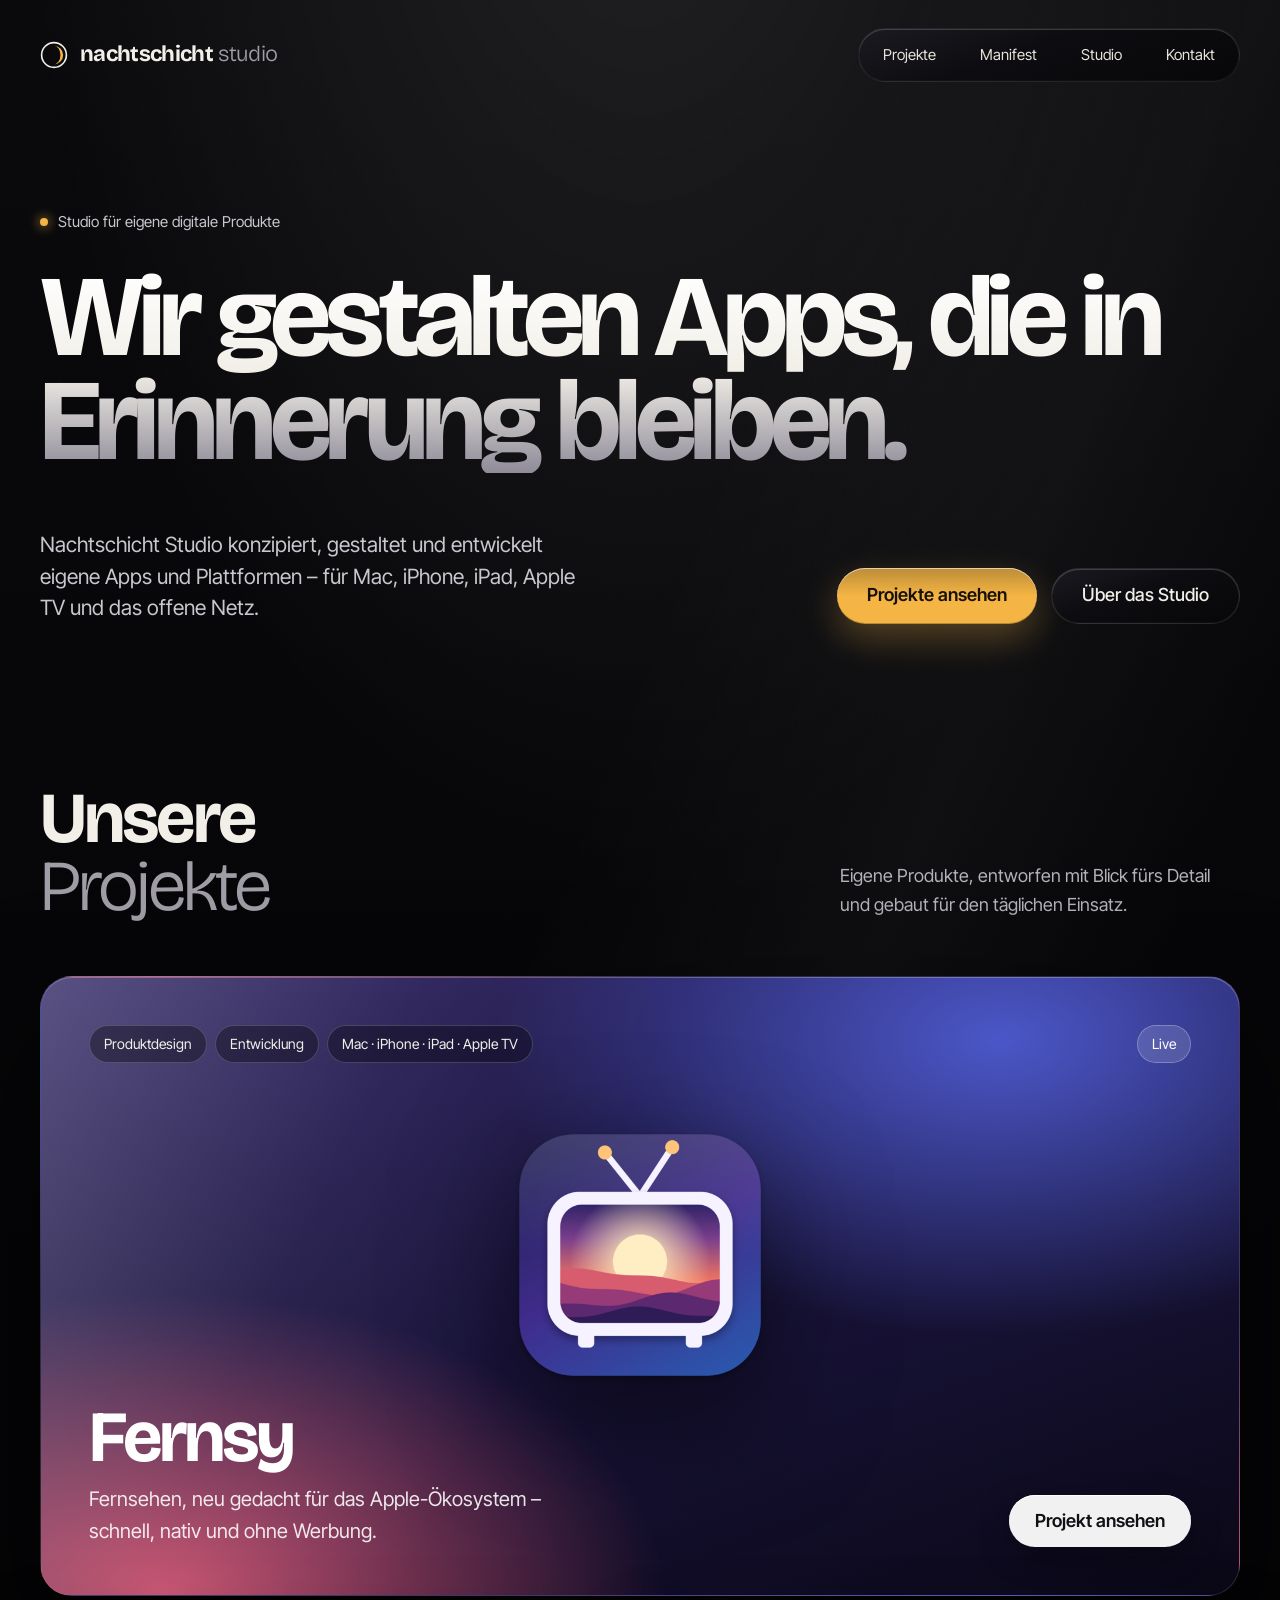
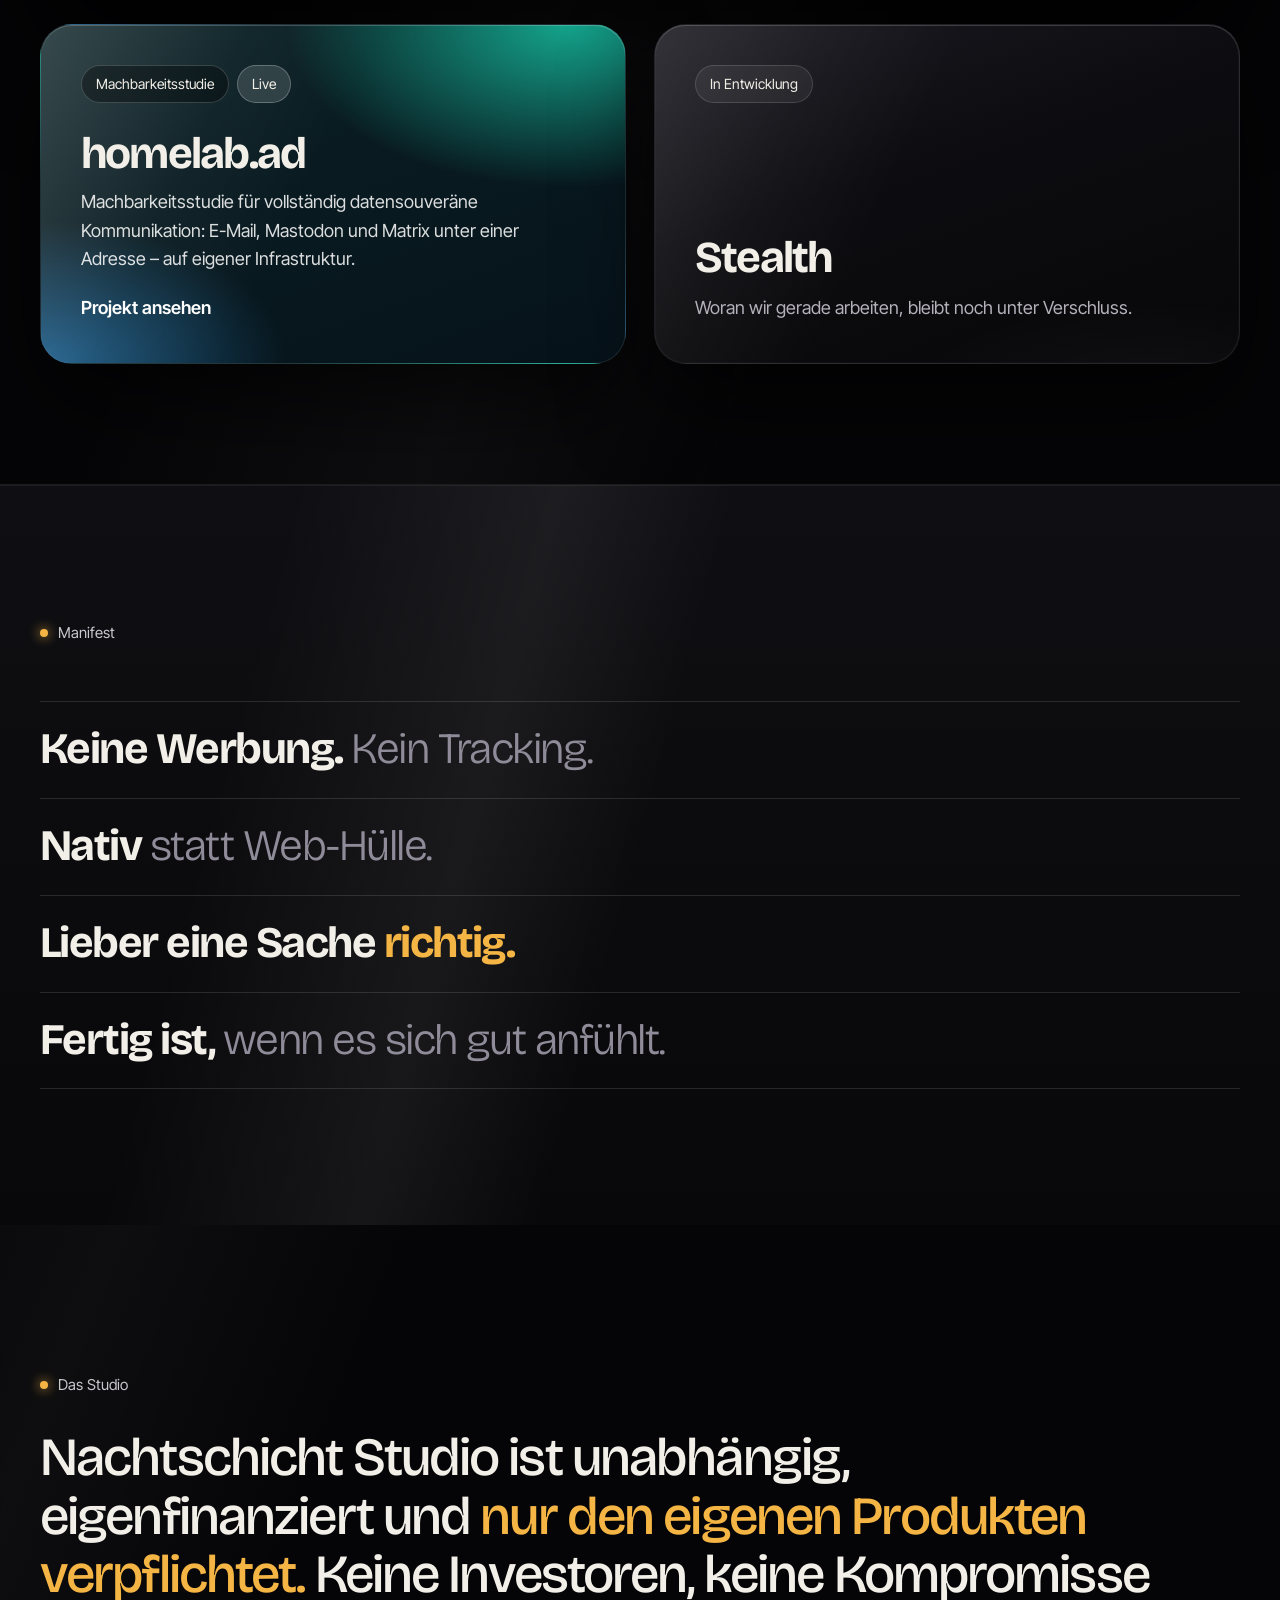
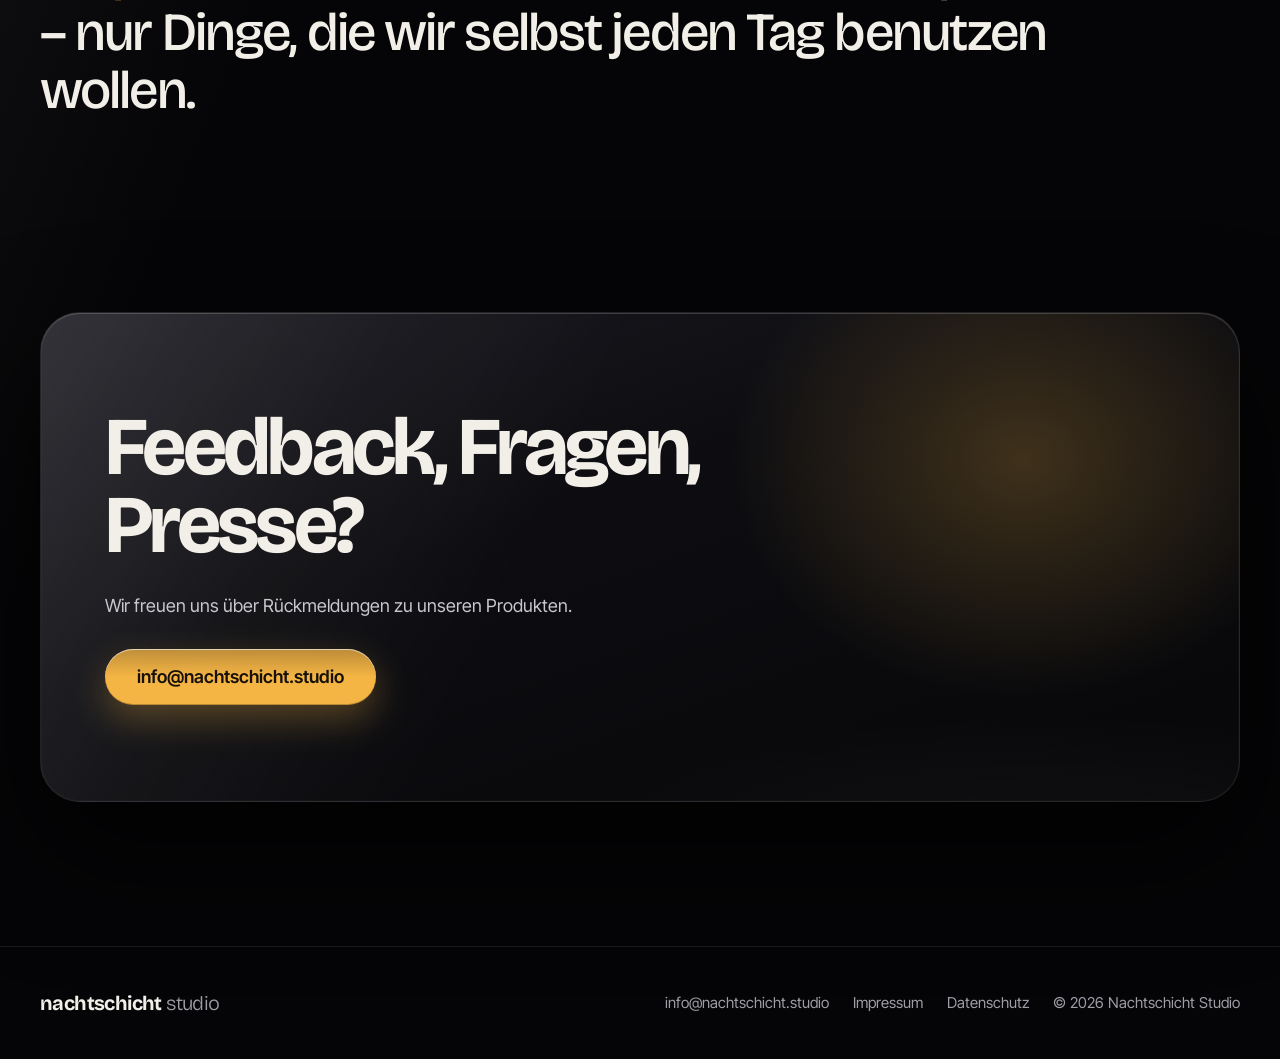
==== index.html @ 466c5c42 "Website von Nachtschicht Studio Statische Umsetzung des Designs mit Deployment auf GitHub Pages via " ====
<!doctype html>
<html lang="de">
<head>
<meta charset="utf-8">
<meta name="viewport" content="width=device-width, initial-scale=1">
<title>Nachtschicht Studio – Startseite</title>
<meta name="description" content="Nachtschicht Studio konzipiert, gestaltet und entwickelt eigene Apps und Plattformen – für Mac, iPhone, iPad, Apple TV und das offene Netz.">
<meta name="theme-color" content="#050507">
<link rel="icon" href="assets/favicon.svg" type="image/svg+xml">
<link rel="preconnect" href="https://fonts.googleapis.com">
<link rel="preconnect" href="https://fonts.gstatic.com" crossorigin>
<link rel="stylesheet" href="https://fonts.googleapis.com/css2?family=Bricolage+Grotesque:opsz,wght@12..96,300..800&amp;family=Inter+Tight:wght@400;500;600&amp;display=swap">
<link rel="stylesheet" href="assets/site.css">
<script src="assets/site.js" defer></script>
</head>
<body>
<div style="position: relative; min-height: 100vh; background: radial-gradient(70% 38% at 50% -6%, rgba(255,255,255,0.100) 0%, rgba(255,255,255,0) 70%), linear-gradient(112deg, rgba(255,255,255,0) 30%, rgba(255,255,255,0.035) 42%, rgba(255,255,255,0) 52%), linear-gradient(180deg, #0A0A0D 0%, #050507 30%, #050507 100%); color: #F2EFE8; font-family: 'Inter Tight', system-ui, sans-serif; font-size: 18px; line-height: 1.6; overflow: hidden">

<header style="position: relative; z-index: 3">
<nav style="max-width: 1280px; margin: 0 auto; padding: 28px 40px; display: flex; flex-wrap: wrap; align-items: center; justify-content: space-between; gap: 16px">
<a href="index.html" style="display: flex; align-items: center; gap: 12px; font-family: 'Bricolage Grotesque', sans-serif; font-weight: 700; font-size: 22px; letter-spacing: -0.03em">
<svg width="28" height="28" viewBox="0 0 26 26" aria-hidden="true"><circle cx="13" cy="13" r="11.5" fill="none" stroke="#F2EFE8" stroke-width="1.5"></circle><path d="M13 4.5 A8.5 8.5 0 0 1 13 21.5 A6 8.5 0 0 0 13 4.5 Z" fill="#F5B544"></path></svg>
<span>nachtschicht<span style="font-weight: 300; color: #A09DA6"> studio</span></span>
</a>
<button type="button" class="menu-toggle" aria-label="Menü öffnen" aria-expanded="false" aria-controls="nav-links"><svg width="18" height="18" viewBox="0 0 24 24" fill="none" stroke="#F2EFE8" stroke-width="1.75" stroke-linecap="round" aria-hidden="true"><path d="M4 9h16M4 15h16"></path></svg></button>
<div class="nav-links" id="nav-links" style="display: flex; flex-wrap: wrap; align-items: center; gap: 8px; padding: 6px; border-radius: 999px; background: linear-gradient(160deg, #1B1A21 0%, #0D0D11 42%, #070709 100%); border: 1px solid rgba(255,255,255,0.09); box-shadow: inset 0 1px 0 rgba(255,255,255,0.160), inset 0 0 0 1px rgba(255,255,255,0.020)">
<a href="#projekte" style="padding: 8px 18px; border-radius: 999px; font-size: 15px; color: #E7E3DA">Projekte</a>
<a href="#manifest" style="padding: 8px 18px; border-radius: 999px; font-size: 15px; color: #E7E3DA">Manifest</a>
<a href="#studio" style="padding: 8px 18px; border-radius: 999px; font-size: 15px; color: #E7E3DA">Studio</a>
<a href="#kontakt" style="padding: 8px 18px; border-radius: 999px; font-size: 15px; color: #E7E3DA">Kontakt</a>
</div>
</nav>
</header>

<section style="position: relative; z-index: 2; max-width: 1280px; margin: 0 auto; padding: 96px 40px 96px">
<p style="margin: 0 0 32px; display: inline-flex; align-items: center; gap: 10px; font-size: 15px; color: #C9C6CE"><span style="width: 8px; height: 8px; border-radius: 50%; background: #F5B544; box-shadow: 0 0 12px #F5B544"></span>Studio für eigene digitale Produkte</p>
<h1 style="margin: 0; max-width: 1180px; font-family: 'Bricolage Grotesque', sans-serif; font-size: clamp(60px, 9vw, 144px); line-height: 0.9; letter-spacing: -0.05em; font-weight: 700; background: linear-gradient(180deg, #FFFFFF 0%, #F2EFE8 50%, #8F8B98 100%); -webkit-background-clip: text; background-clip: text; color: transparent">Wir gestalten Apps, die in Erinnerung bleiben.</h1>
<div style="margin-top: 56px; display: flex; flex-wrap: wrap; justify-content: space-between; align-items: flex-end; gap: 32px">
<p style="margin: 0; max-width: 560px; font-size: 21px; line-height: 1.5; color: #C9C6CE">Nachtschicht Studio konzipiert, gestaltet und entwickelt eigene Apps und Plattformen – für Mac, iPhone, iPad, Apple TV und das offene Netz.</p>
<div style="display: flex; flex-wrap: wrap; gap: 14px">
<a href="#projekte" style="display: inline-flex; align-items: center; min-height: 56px; padding: 0 30px; border-radius: 999px; background: linear-gradient(180deg, rgba(245,181,68,0.75) 0%, #F5B544 50%, #F5B544 100%); box-shadow: inset 0 1px 0 rgba(255,255,255,0.6), inset 0 -1px 0 rgba(0,0,0,0.25), 0 14px 36px rgba(245,181,68,0.3); color: #17110A; font-weight: 600">Projekte ansehen</a>
<a href="#studio" style="display: inline-flex; align-items: center; min-height: 56px; padding: 0 30px; border-radius: 999px; background: linear-gradient(160deg, #1B1A21 0%, #0D0D11 42%, #070709 100%); border: 1px solid rgba(255,255,255,0.12); box-shadow: inset 0 1px 0 rgba(255,255,255,0.160), inset 0 0 0 1px rgba(255,255,255,0.020); color: #F2EFE8; font-weight: 500">Über das Studio</a>
</div>
</div>
</section>

<section id="projekte" style="position: relative; z-index: 2; max-width: 1280px; margin: 0 auto; padding: 64px 40px 120px">
<div style="display: flex; flex-wrap: wrap; justify-content: space-between; align-items: flex-end; gap: 24px; margin-bottom: 56px">
<h2 style="margin: 0; font-family: 'Bricolage Grotesque', sans-serif; font-size: clamp(48px, 5.6vw, 84px); line-height: 0.95; letter-spacing: -0.04em; font-weight: 700">Unsere<br><span style="font-weight: 300; color: #A09DA6">Projekte</span></h2>
<p style="margin: 0; max-width: 400px; color: #B4B1BA">Eigene Produkte, entworfen mit Blick fürs Detail und gebaut für den täglichen Einsatz.</p>
</div>

<a href="fernsy.html" style="position: relative; overflow: hidden; display: flex; flex-direction: column; justify-content: space-between; min-height: 620px; padding: 48px; border-radius: 32px; background: radial-gradient(70% 80% at 80% 10%, #4B57C8 0%, rgba(0,0,0,0) 60%), radial-gradient(60% 70% at 10% 100%, #C9506E 0%, rgba(0,0,0,0) 70%), linear-gradient(160deg, #2B2160 0%, #171236 60%, #0A0816 100%); border: 1px solid rgba(255,255,255,0.12); box-shadow: inset 0 1px 0 rgba(255,255,255,0.25), 0 50px 120px rgba(0,0,0,0.7)">
<div style="position: absolute; inset: 0; pointer-events: none; background: linear-gradient(115deg, rgba(255,255,255,0.22) 0%, rgba(255,255,255,0.05) 26%, rgba(255,255,255,0) 44%)"></div>
<img src="assets/fernsy-icon.png" alt="Fernsy App-Icon" style="position: absolute; left: 50%; top: 45%; width: 300px; height: 300px; margin: -150px 0 0 -150px; filter: drop-shadow(0 40px 60px rgba(0,0,0,0.55))">
<div style="position: relative; display: flex; flex-wrap: wrap; justify-content: space-between; gap: 8px">
<div style="display: flex; flex-wrap: wrap; gap: 8px">
<span style="font-size: 14px; padding: 7px 14px; border-radius: 999px; background: rgba(0,0,0,0.35); border: 1px solid rgba(255,255,255,0.18); color: #F2EFE8">Produktdesign</span>
<span style="font-size: 14px; padding: 7px 14px; border-radius: 999px; background: rgba(0,0,0,0.35); border: 1px solid rgba(255,255,255,0.18); color: #F2EFE8">Entwicklung</span>
<span style="font-size: 14px; padding: 7px 14px; border-radius: 999px; background: rgba(0,0,0,0.35); border: 1px solid rgba(255,255,255,0.18); color: #F2EFE8">Mac · iPhone · iPad · Apple TV</span>
</div>
<span style="font-size: 14px; padding: 7px 14px; border-radius: 999px; background: rgba(255,255,255,0.14); border: 1px solid rgba(255,255,255,0.25); color: #FFFFFF">Live</span>
</div>
<div style="position: relative; display: flex; flex-wrap: wrap; justify-content: space-between; align-items: flex-end; gap: 16px">
<div>
<div style="font-family: 'Bricolage Grotesque', sans-serif; font-size: 72px; font-weight: 700; letter-spacing: -0.045em; line-height: 1; color: #FFFFFF">Fernsy</div>
<div style="margin-top: 10px; max-width: 520px; font-size: 20px; color: rgba(255,255,255,0.88)">Fernsehen, neu gedacht für das Apple-Ökosystem – schnell, nativ und ohne Werbung.</div>
</div>
<span style="display: inline-flex; align-items: center; min-height: 52px; padding: 0 26px; border-radius: 999px; background: rgba(255,255,255,0.94); box-shadow: inset 0 1px 0 #FFFFFF, 0 10px 30px rgba(0,0,0,0.35); color: #111015; font-weight: 600">Projekt ansehen</span>
</div>
</a>

<div style="margin-top: 28px; display: grid; grid-template-columns: repeat(auto-fit, minmax(340px, 1fr)); gap: 28px">
<a href="homelab.html" style="position: relative; overflow: hidden; min-height: 340px; border-radius: 32px; background: radial-gradient(80% 80% at 90% 0%, #14A38B 0%, rgba(0,0,0,0) 60%), radial-gradient(60% 60% at 0% 100%, #1E5F8C 0%, rgba(0,0,0,0) 70%), linear-gradient(160deg, #0B2226 0%, #06121A 100%); border: 1px solid rgba(255,255,255,0.1); box-shadow: inset 0 1px 0 rgba(255,255,255,0.2), 0 40px 90px rgba(0,0,0,0.6); display: flex; flex-direction: column; justify-content: space-between; padding: 40px">
<div style="position: absolute; inset: 0; pointer-events: none; background: linear-gradient(115deg, rgba(255,255,255,0.18) 0%, rgba(255,255,255,0.04) 28%, rgba(255,255,255,0) 46%)"></div>
<div style="position: relative; display: flex; flex-wrap: wrap; gap: 8px">
<span style="font-size: 14px; padding: 7px 14px; border-radius: 999px; background: rgba(0,0,0,0.35); border: 1px solid rgba(255,255,255,0.18)">Machbarkeitsstudie</span>
<span style="font-size: 14px; padding: 7px 14px; border-radius: 999px; background: rgba(255,255,255,0.14); border: 1px solid rgba(255,255,255,0.25)">Live</span>
</div>
<div style="position: relative">
<div style="font-family: 'Bricolage Grotesque', sans-serif; font-size: 44px; font-weight: 700; letter-spacing: -0.04em; line-height: 1">homelab.ad</div>
<p style="margin: 12px 0 0; max-width: 440px; color: rgba(255,255,255,0.85)">Machbarkeitsstudie für vollständig datensouveräne Kommunikation: E-Mail, Mastodon und Matrix unter einer Adresse – auf eigener Infrastruktur.</p>
<span style="display: inline-block; margin-top: 20px; font-weight: 600; color: #FFFFFF">Projekt ansehen</span>
</div>
</a>

<div style="position: relative; overflow: hidden; min-height: 340px; border-radius: 32px; background: linear-gradient(160deg, #1B1A21 0%, #0D0D11 42%, #070709 100%); border: 1px solid rgba(255,255,255,0.09); box-shadow: inset 0 1px 0 rgba(255,255,255,0.160), inset 0 0 0 1px rgba(255,255,255,0.020), 0 40px 90px rgba(0,0,0,0.6); display: flex; flex-direction: column; justify-content: space-between; padding: 40px">
<div style="position: absolute; inset: 0; pointer-events: none; background: linear-gradient(115deg, rgba(255,255,255,0.110) 0%, rgba(255,255,255,0.035) 24%, rgba(255,255,255,0) 42%), radial-gradient(60% 40% at 85% 110%, rgba(255,255,255,0.040) 0%, rgba(255,255,255,0) 70%)"></div>
<span style="position: relative; align-self: flex-start; font-size: 14px; padding: 7px 14px; border-radius: 999px; background: rgba(255,255,255,0.06); border: 1px solid rgba(255,255,255,0.14)">In Entwicklung</span>
<div style="position: relative">
<div style="font-family: 'Bricolage Grotesque', sans-serif; font-size: 44px; font-weight: 700; letter-spacing: -0.04em; line-height: 1">Stealth</div>
<p style="margin: 14px 0 0; color: #B4B1BA">Woran wir gerade arbeiten, bleibt noch unter Verschluss.</p>
</div>
</div>
</div>
</section>

<section id="manifest" style="position: relative; z-index: 2; overflow: hidden; background: linear-gradient(180deg, #0F0F13 0%, #08080A 100%); border-top: 1px solid rgba(255,255,255,0.08); box-shadow: inset 0 1px 0 rgba(255,255,255,0.06)">
<div style="position: absolute; inset: 0; pointer-events: none; background: linear-gradient(105deg, rgba(255,255,255,0) 20%, rgba(255,255,255,0.060) 38%, rgba(255,255,255,0) 50%)"></div>
<div style="position: relative; max-width: 1280px; margin: 0 auto; padding: 136px 40px">
<div style="display: flex; flex-wrap: wrap; justify-content: space-between; align-items: flex-end; gap: 24px; margin-bottom: 56px">
<h2 style="margin: 0; display: inline-flex; align-items: center; gap: 10px; font-size: 15px; font-weight: 400; color: #C9C6CE"><span style="width: 8px; height: 8px; border-radius: 50%; background: #F5B544; box-shadow: 0 0 12px #F5B544"></span>Manifest</h2>
</div>
<div style="display: flex; flex-direction: column; font-family: 'Bricolage Grotesque', sans-serif; font-size: clamp(28px, 3.4vw, 48px); line-height: 1.1; letter-spacing: -0.035em; font-weight: 700">
<p style="margin: 0; padding: 24px 0; border-top: 1px solid rgba(255,255,255,0.12)">Keine Werbung. <span style="font-weight: 300; color: #8F8B98">Kein Tracking.</span></p>
<p style="margin: 0; padding: 24px 0; border-top: 1px solid rgba(255,255,255,0.12)">Nativ <span style="font-weight: 300; color: #8F8B98">statt Web-Hülle.</span></p>
<p style="margin: 0; padding: 24px 0; border-top: 1px solid rgba(255,255,255,0.12)">Lieber eine Sache <span style="color: #F5B544">richtig.</span></p>
<p style="margin: 0; padding: 24px 0; border-top: 1px solid rgba(255,255,255,0.12); border-bottom: 1px solid rgba(255,255,255,0.12)">Fertig ist, <span style="font-weight: 300; color: #8F8B98">wenn es sich gut anfühlt.</span></p>
</div>
</div>
</section>

<section id="studio" style="position: relative; z-index: 2; max-width: 1280px; margin: 0 auto; padding: 144px 40px 120px">
<p style="margin: 0 0 32px; display: inline-flex; align-items: center; gap: 10px; font-size: 15px; color: #C9C6CE"><span style="width: 8px; height: 8px; border-radius: 50%; background: #F5B544; box-shadow: 0 0 12px #F5B544"></span>Das Studio</p>
<p style="margin: 0; max-width: 1120px; font-family: 'Bricolage Grotesque', sans-serif; font-size: clamp(34px, 4.2vw, 60px); line-height: 1.08; letter-spacing: -0.035em; font-weight: 500; color: #F2EFE8">Nachtschicht Studio ist unabhängig, eigenfinanziert und <span style="color: #F5B544">nur den eigenen Produkten verpflichtet.</span> Keine Investoren, keine Kompromisse – nur Dinge, die wir selbst jeden Tag benutzen wollen.</p>

</section>

<section id="kontakt" style="position: relative; z-index: 2; max-width: 1280px; margin: 0 auto; padding: 72px 40px 144px">
<div style="position: relative; overflow: hidden; padding: 96px 64px; border-radius: 40px; background: linear-gradient(160deg, #1B1A21 0%, #0D0D11 42%, #070709 100%); border: 1px solid rgba(255,255,255,0.1); box-shadow: inset 0 1px 0 rgba(255,255,255,0.160), inset 0 0 0 1px rgba(255,255,255,0.020), 0 50px 120px rgba(0,0,0,0.75); display: flex; flex-direction: column; align-items: flex-start; gap: 28px">
<div style="position: absolute; inset: 0; pointer-events: none; background: linear-gradient(115deg, rgba(255,255,255,0.110) 0%, rgba(255,255,255,0.035) 24%, rgba(255,255,255,0) 42%), radial-gradient(60% 40% at 85% 110%, rgba(255,255,255,0.040) 0%, rgba(255,255,255,0) 70%)"></div>
<div style="position: absolute; right: -10%; top: -40%; width: 70%; height: 140%; pointer-events: none; background: radial-gradient(50% 50% at 60% 50%, rgba(245,181,68,0.22) 0%, rgba(0,0,0,0) 70%)"></div>
<h2 style="position: relative; margin: 0; max-width: 820px; font-family: 'Bricolage Grotesque', sans-serif; font-size: clamp(52px, 6.4vw, 96px); line-height: 0.95; letter-spacing: -0.045em; font-weight: 700">Feedback, Fragen, Presse?</h2>
<p style="position: relative; margin: 0; max-width: 500px; color: #C9C6CE">Wir freuen uns über Rückmeldungen zu unseren Produkten.</p>
<a href="mailto:info@nachtschicht.studio" style="position: relative; display: inline-flex; align-items: center; min-height: 56px; padding: 0 32px; border-radius: 999px; background: linear-gradient(180deg, rgba(245,181,68,0.75) 0%, #F5B544 50%, #F5B544 100%); box-shadow: inset 0 1px 0 rgba(255,255,255,0.6), inset 0 -1px 0 rgba(0,0,0,0.25), 0 14px 36px rgba(245,181,68,0.3); color: #17110A; font-weight: 600">info@nachtschicht.studio</a>
</div>
</section>

<footer style="position: relative; z-index: 2; border-top: 1px solid rgba(255,255,255,0.08)">
<div style="max-width: 1280px; margin: 0 auto; padding: 40px; display: flex; flex-wrap: wrap; justify-content: space-between; align-items: center; gap: 16px; font-size: 15px; color: #A09DA6">
<span style="font-family: 'Bricolage Grotesque', sans-serif; font-weight: 700; font-size: 20px; letter-spacing: -0.03em; color: #F2EFE8">nachtschicht<span style="font-weight: 300; color: #A09DA6"> studio</span></span>
<div style="display: flex; flex-wrap: wrap; gap: 24px">
<a href="mailto:info@nachtschicht.studio" style="color: #A09DA6">info@nachtschicht.studio</a>
<a href="impressum.html" style="color: #A09DA6">Impressum</a>
<a href="impressum.html#datenschutz" style="color: #A09DA6">Datenschutz</a>
<span>© 2026 Nachtschicht Studio</span>
</div>
</div>
</footer>
</div>
</body>
</html>
---- assets/site.css ----
/* Grundlagen */
*, *::before, *::after { box-sizing: border-box; }
html { scroll-behavior: smooth; -webkit-text-size-adjust: 100%; }
body { margin: 0; background: #050507; -webkit-font-smoothing: antialiased; }
a { color: #F2EFE8; text-decoration: none; transition: color .15s ease, filter .15s ease, transform .15s ease; }
a:hover { color: #FFFFFF; }
a:focus-visible, button:focus-visible { outline: 2px solid #F5B544; outline-offset: 3px; }
img { max-width: 100%; }
section[id] { scroll-margin-top: 24px; }

.nav-links a:hover { background: rgba(255,255,255,0.08); }

/* Menü-Button nur mobil */
.menu-toggle {
  display: none; width: 44px; height: 44px; padding: 0; border-radius: 999px; cursor: pointer;
  align-items: center; justify-content: center;
  background: linear-gradient(160deg, #1B1A21 0%, #0D0D11 42%, #070709 100%);
  border: 1px solid rgba(255,255,255,0.12);
  box-shadow: inset 0 1px 0 rgba(255,255,255,0.16), inset 0 0 0 1px rgba(255,255,255,0.02);
}

@media (max-width: 720px) {
  body > div { font-size: 17px !important; }

  /* Seitenränder wie im Mobil-Entwurf */
  nav[style], section[style*="max-width: 1280px"], main[style], footer > div,
  section[style] > div[style*="max-width: 1280px"] {
    padding-left: 20px !important; padding-right: 20px !important;
  }
  nav[style] { padding-top: 14px !important; padding-bottom: 14px !important; flex-wrap: nowrap !important; position: relative; }
  nav[style] > a { font-size: 19px !important; }

  .menu-toggle { display: flex; }
  .nav-links {
    display: none !important; position: absolute; top: calc(100% - 4px); left: 20px; right: 20px;
    flex-direction: column; align-items: stretch !important; border-radius: 24px !important; padding: 8px !important;
    box-shadow: inset 0 1px 0 rgba(255,255,255,0.16), 0 30px 60px rgba(0,0,0,0.7) !important;
  }
  .nav-links.open { display: flex !important; }
  .nav-links a { padding: 12px 18px !important; font-size: 17px !important; border-radius: 16px !important; }

  /* Typografie */
  h1[style] { font-size: clamp(44px, 14vw, 80px) !important; }
  [style*="clamp(44px, 7vw, 108px)"] { font-size: 10vw !important; }

  /* Raster einspaltig */
  [style*="grid-template-columns"] { grid-template-columns: 1fr !important; }
  [style*="flex: 1 1 460px"], [style*="flex: 1 1 360px"],
  [style*="flex: 1 1 480px"], [style*="flex: 1.3 1 560px"] { flex-basis: 100% !important; }

  /* Karten kompakter */
  [style*="padding: 48px"], [style*="padding: 40px;"], [style*="padding: 36px"] { padding: 24px !important; }
  [style*="padding: 56px 48px"], [style*="padding: 80px 64px"], [style*="padding: 96px 64px"] { padding: 40px 24px !important; }
  [style*="border-radius: 32px"], [style*="border-radius: 36px"], [style*="border-radius: 40px"] { border-radius: 28px !important; }
  [style*="min-height: 620px"] { min-height: 460px !important; }
  [style*="min-height: 620px"] > div:nth-of-type(2) > div { display: none !important; }
  [style*="min-height: 620px"] > div:nth-of-type(2) { justify-content: flex-end !important; }
  [style*="min-height: 620px"] span[style*="min-height: 52px"] { display: none !important; }
  [style*="min-height: 620px"] [style*="font-size: 72px"] { font-size: 44px !important; }
  [style*="min-height: 620px"] [style*="font-size: 20px"] { font-size: 16px !important; }
  [style*="min-height: 620px"] > img { width: 190px !important; height: 190px !important; margin: -95px 0 0 -95px !important; top: 40% !important; }
  [style*="min-height: 640px"], [style*="min-height: 600px"] { min-height: 420px !important; }
  [style*="min-height: 640px"] > img { width: 200px !important; height: 200px !important; }
  [style*="min-height: 600px"] > p { left: 24px !important; right: 24px !important; bottom: 24px !important; font-size: 18px !important; }
  [style*="width: 112px; height: 112px"] { width: 72px !important; height: 72px !important; }

  /* Buttons im Hero volle Breite */
  section > div > div[style*="gap: 14px"] { width: 100%; flex-direction: column; }
  section > div > div[style*="gap: 14px"] > a { justify-content: center; }

  /* Großzügige Abstände etwas reduzieren */
  [style*="padding: 136px 40px"], [style*="padding: 144px 40px"] { padding-top: 88px !important; padding-bottom: 88px !important; }
  [style*="padding: 0 40px 136px"] { padding-bottom: 88px !important; }
}

@media (prefers-reduced-motion: reduce) {
  html { scroll-behavior: auto; }
  a { transition: none; }
}
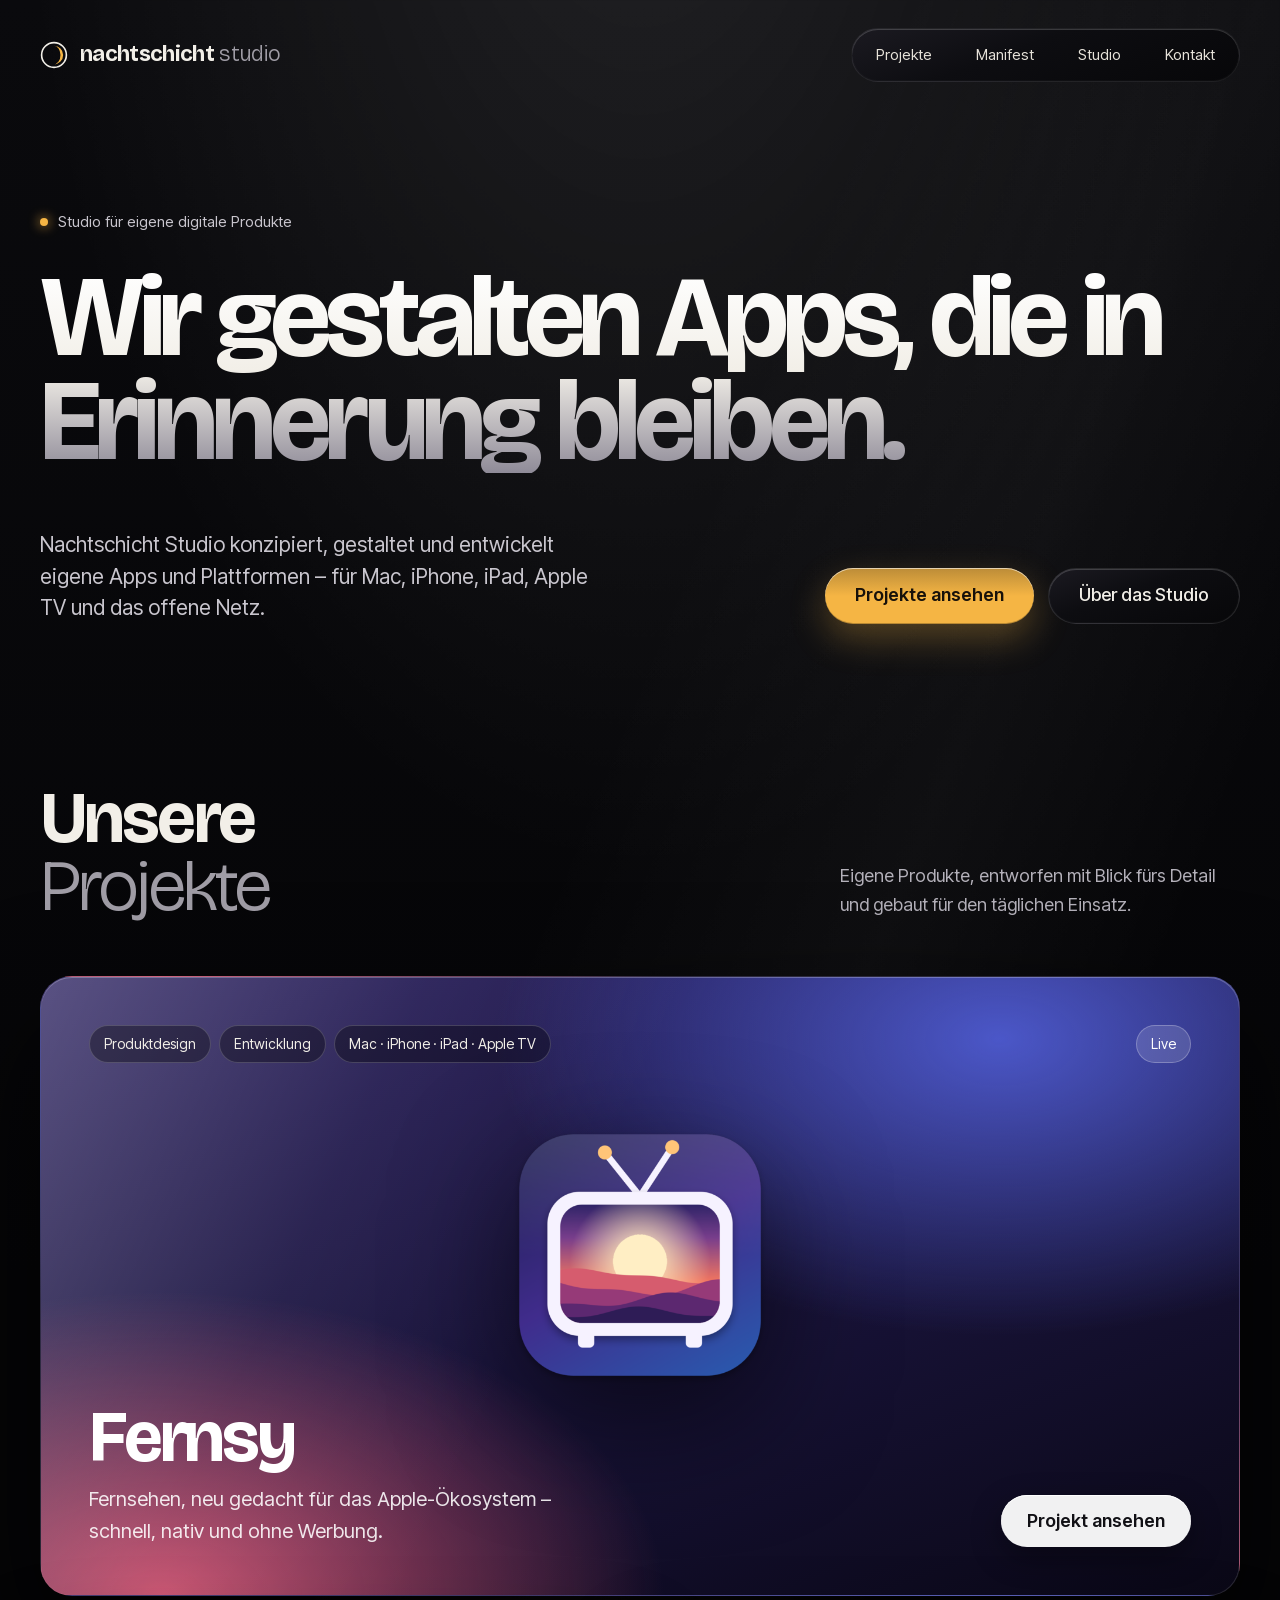
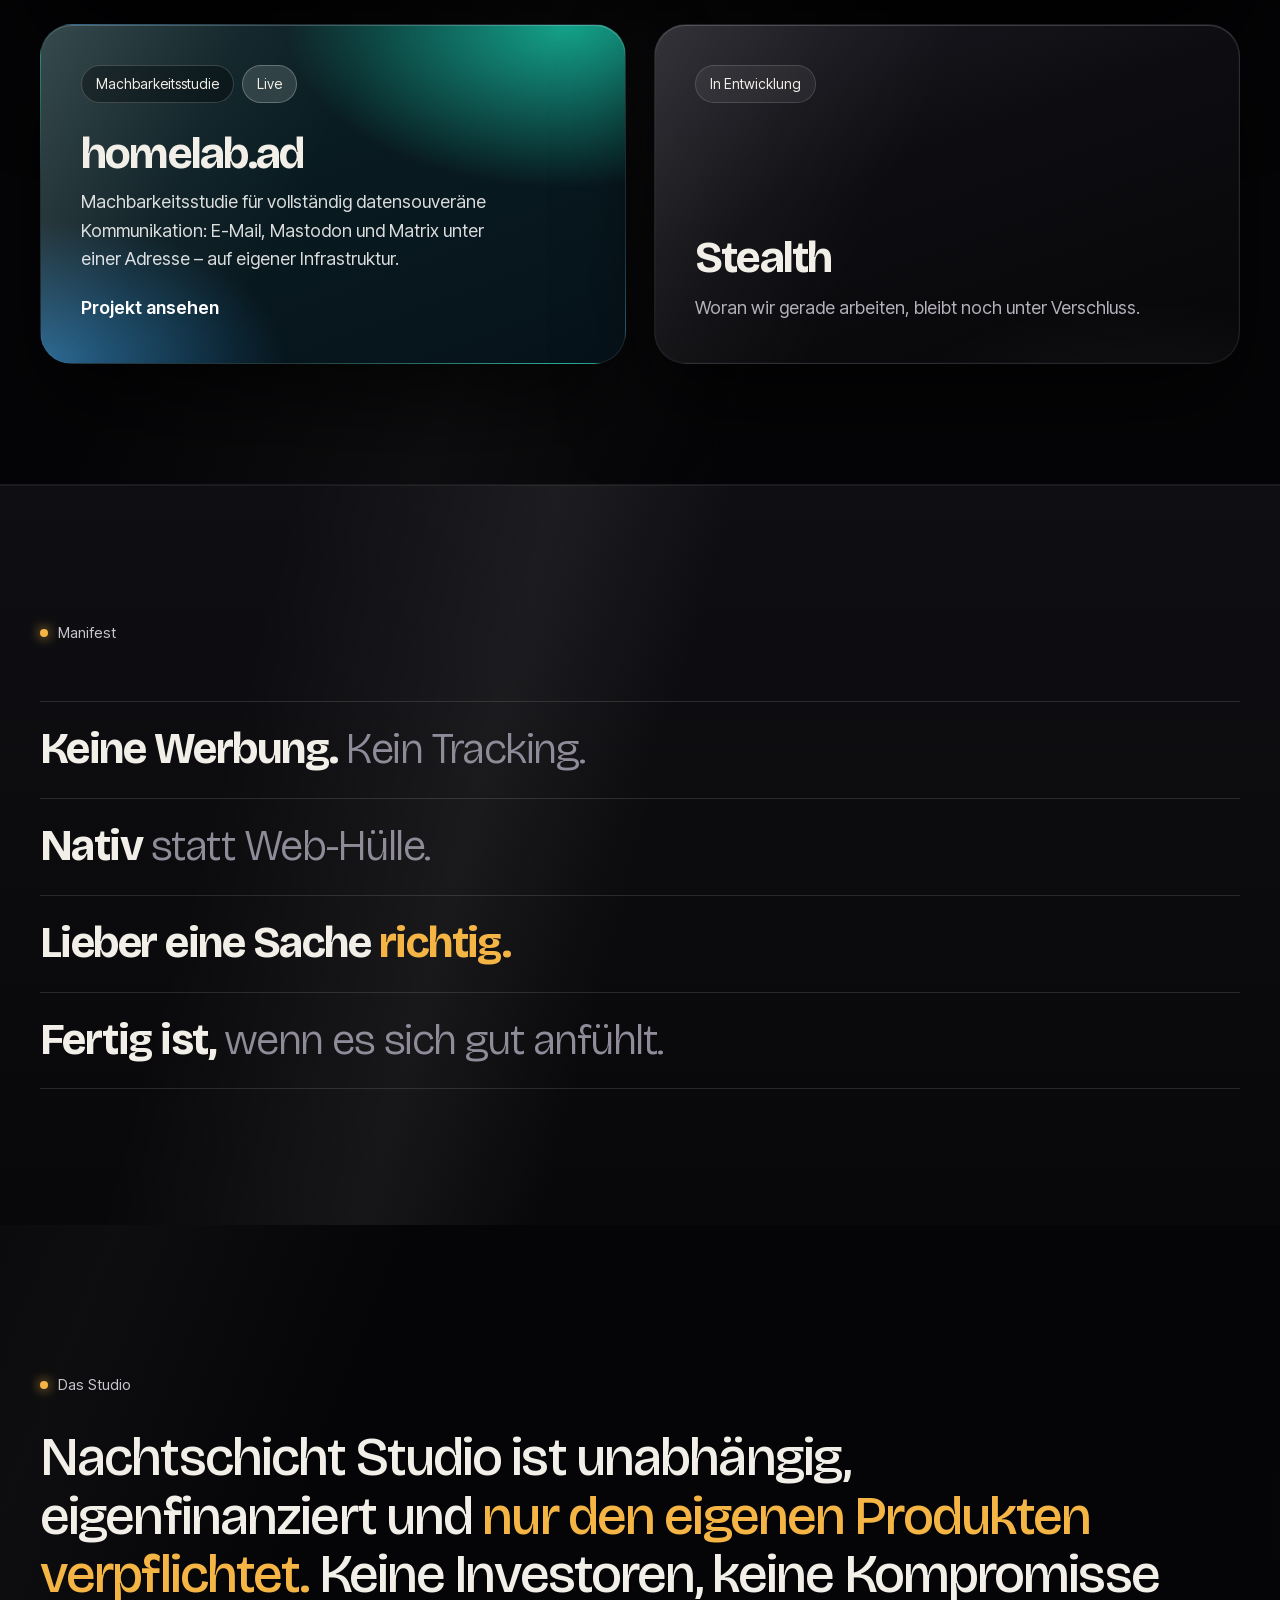
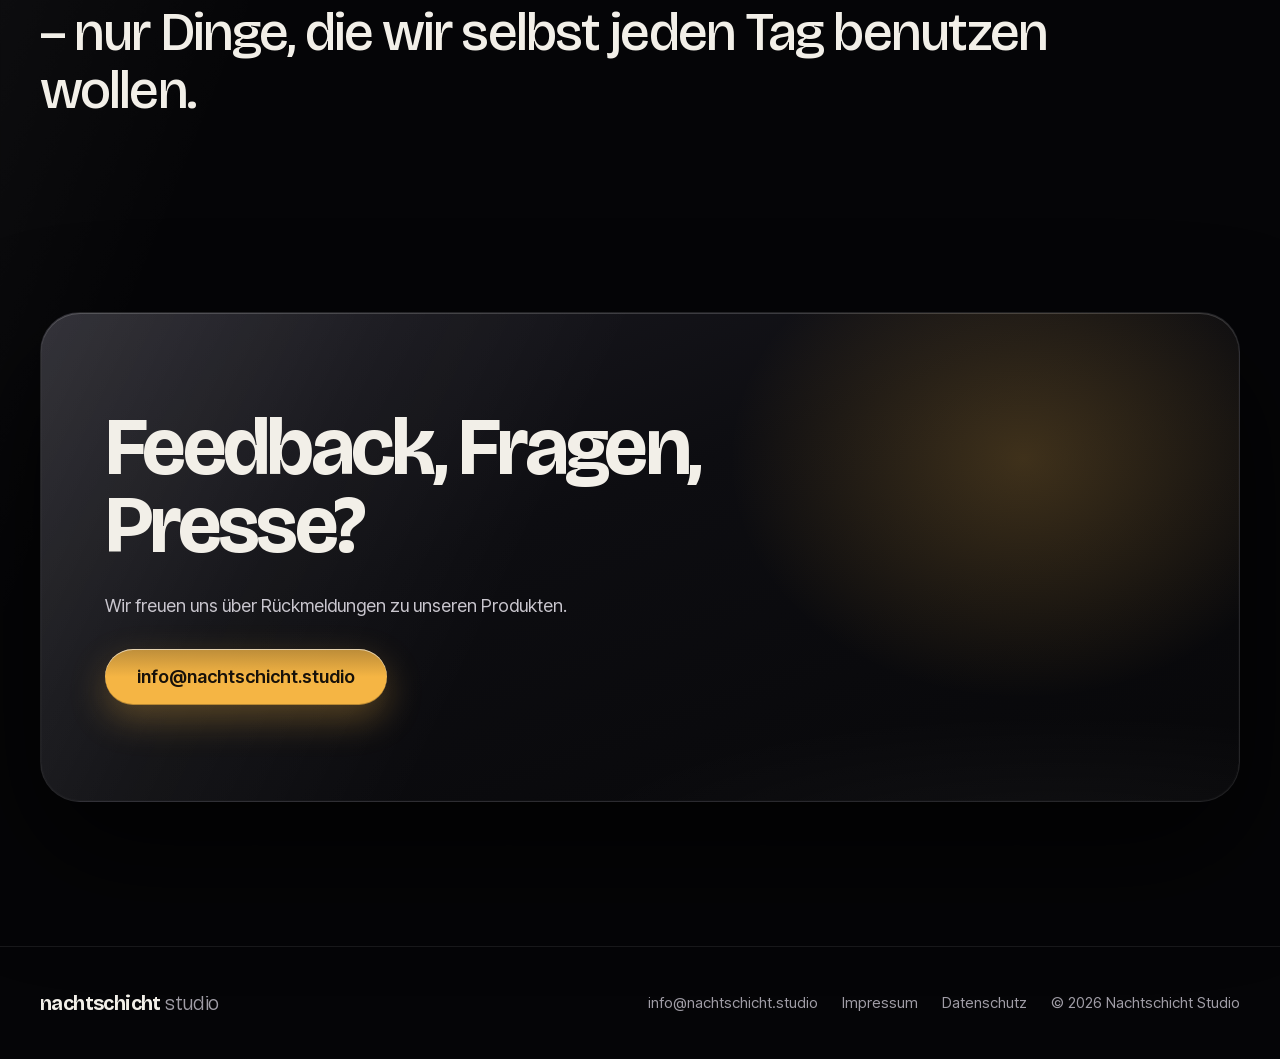
==== commit 24aa2f71: "Impressum und Datenschutz vervollständigt, Schriften selbst gehostet Co-Authored-By: Claude Opus 5.5" ====
--- a/index.html
+++ b/index.html
@@ -7,9 +7,7 @@
 <meta name="description" content="Nachtschicht Studio konzipiert, gestaltet und entwickelt eigene Apps und Plattformen – für Mac, iPhone, iPad, Apple TV und das offene Netz.">
 <meta name="theme-color" content="#050507">
 <link rel="icon" href="assets/favicon.svg" type="image/svg+xml">
-<link rel="preconnect" href="https://fonts.googleapis.com">
-<link rel="preconnect" href="https://fonts.gstatic.com" crossorigin>
-<link rel="stylesheet" href="https://fonts.googleapis.com/css2?family=Bricolage+Grotesque:opsz,wght@12..96,300..800&amp;family=Inter+Tight:wght@400;500;600&amp;display=swap">
+<link rel="stylesheet" href="assets/fonts.css">
 <link rel="stylesheet" href="assets/site.css">
 <script src="assets/site.js" defer></script>
 </head>
--- a/assets/fonts.css
+++ b/assets/fonts.css
@@ -0,0 +1,67 @@
+/* Selbst gehostete Schriften (SIL Open Font License) */
+@font-face {
+  font-family: 'Bricolage Grotesque';
+  font-style: normal;
+  font-weight: 300 800;
+  font-stretch: 100%;
+  font-display: swap;
+  src: url(fonts/bricolage-grotesque-latin-ext.woff2) format('woff2');
+  unicode-range: U+0100-02BA, U+02BD-02C5, U+02C7-02CC, U+02CE-02D7, U+02DD-02FF, U+0304, U+0308, U+0329, U+1D00-1DBF, U+1E00-1E9F, U+1EF2-1EFF, U+2020, U+20A0-20AB, U+20AD-20C4, U+2113, U+2C60-2C7F, U+A720-A7FF;
+}
+@font-face {
+  font-family: 'Bricolage Grotesque';
+  font-style: normal;
+  font-weight: 300 800;
+  font-stretch: 100%;
+  font-display: swap;
+  src: url(fonts/bricolage-grotesque-latin.woff2) format('woff2');
+  unicode-range: U+0000-00FF, U+0131, U+0152-0153, U+02BB-02BC, U+02C6, U+02DA, U+02DC, U+0304, U+0308, U+0329, U+2000-206F, U+20AC, U+2122, U+2191, U+2193, U+2212, U+2215, U+FEFF, U+FFFD;
+}
+@font-face {
+  font-family: 'Inter Tight';
+  font-style: normal;
+  font-weight: 400;
+  font-display: swap;
+  src: url(fonts/inter-tight-latin-ext.woff2) format('woff2');
+  unicode-range: U+0100-02BA, U+02BD-02C5, U+02C7-02CC, U+02CE-02D7, U+02DD-02FF, U+0304, U+0308, U+0329, U+1D00-1DBF, U+1E00-1E9F, U+1EF2-1EFF, U+2020, U+20A0-20AB, U+20AD-20C4, U+2113, U+2C60-2C7F, U+A720-A7FF;
+}
+@font-face {
+  font-family: 'Inter Tight';
+  font-style: normal;
+  font-weight: 400;
+  font-display: swap;
+  src: url(fonts/inter-tight-latin.woff2) format('woff2');
+  unicode-range: U+0000-00FF, U+0131, U+0152-0153, U+02BB-02BC, U+02C6, U+02DA, U+02DC, U+0304, U+0308, U+0329, U+2000-206F, U+20AC, U+2122, U+2191, U+2193, U+2212, U+2215, U+FEFF, U+FFFD;
+}
+@font-face {
+  font-family: 'Inter Tight';
+  font-style: normal;
+  font-weight: 500;
+  font-display: swap;
+  src: url(fonts/inter-tight-latin-ext.woff2) format('woff2');
+  unicode-range: U+0100-02BA, U+02BD-02C5, U+02C7-02CC, U+02CE-02D7, U+02DD-02FF, U+0304, U+0308, U+0329, U+1D00-1DBF, U+1E00-1E9F, U+1EF2-1EFF, U+2020, U+20A0-20AB, U+20AD-20C4, U+2113, U+2C60-2C7F, U+A720-A7FF;
+}
+@font-face {
+  font-family: 'Inter Tight';
+  font-style: normal;
+  font-weight: 500;
+  font-display: swap;
+  src: url(fonts/inter-tight-latin.woff2) format('woff2');
+  unicode-range: U+0000-00FF, U+0131, U+0152-0153, U+02BB-02BC, U+02C6, U+02DA, U+02DC, U+0304, U+0308, U+0329, U+2000-206F, U+20AC, U+2122, U+2191, U+2193, U+2212, U+2215, U+FEFF, U+FFFD;
+}
+@font-face {
+  font-family: 'Inter Tight';
+  font-style: normal;
+  font-weight: 600;
+  font-display: swap;
+  src: url(fonts/inter-tight-latin-ext.woff2) format('woff2');
+  unicode-range: U+0100-02BA, U+02BD-02C5, U+02C7-02CC, U+02CE-02D7, U+02DD-02FF, U+0304, U+0308, U+0329, U+1D00-1DBF, U+1E00-1E9F, U+1EF2-1EFF, U+2020, U+20A0-20AB, U+20AD-20C4, U+2113, U+2C60-2C7F, U+A720-A7FF;
+}
+@font-face {
+  font-family: 'Inter Tight';
+  font-style: normal;
+  font-weight: 600;
+  font-display: swap;
+  src: url(fonts/inter-tight-latin.woff2) format('woff2');
+  unicode-range: U+0000-00FF, U+0131, U+0152-0153, U+02BB-02BC, U+02C6, U+02DA, U+02DC, U+0304, U+0308, U+0329, U+2000-206F, U+20AC, U+2122, U+2191, U+2193, U+2212, U+2215, U+FEFF, U+FFFD;
+}
